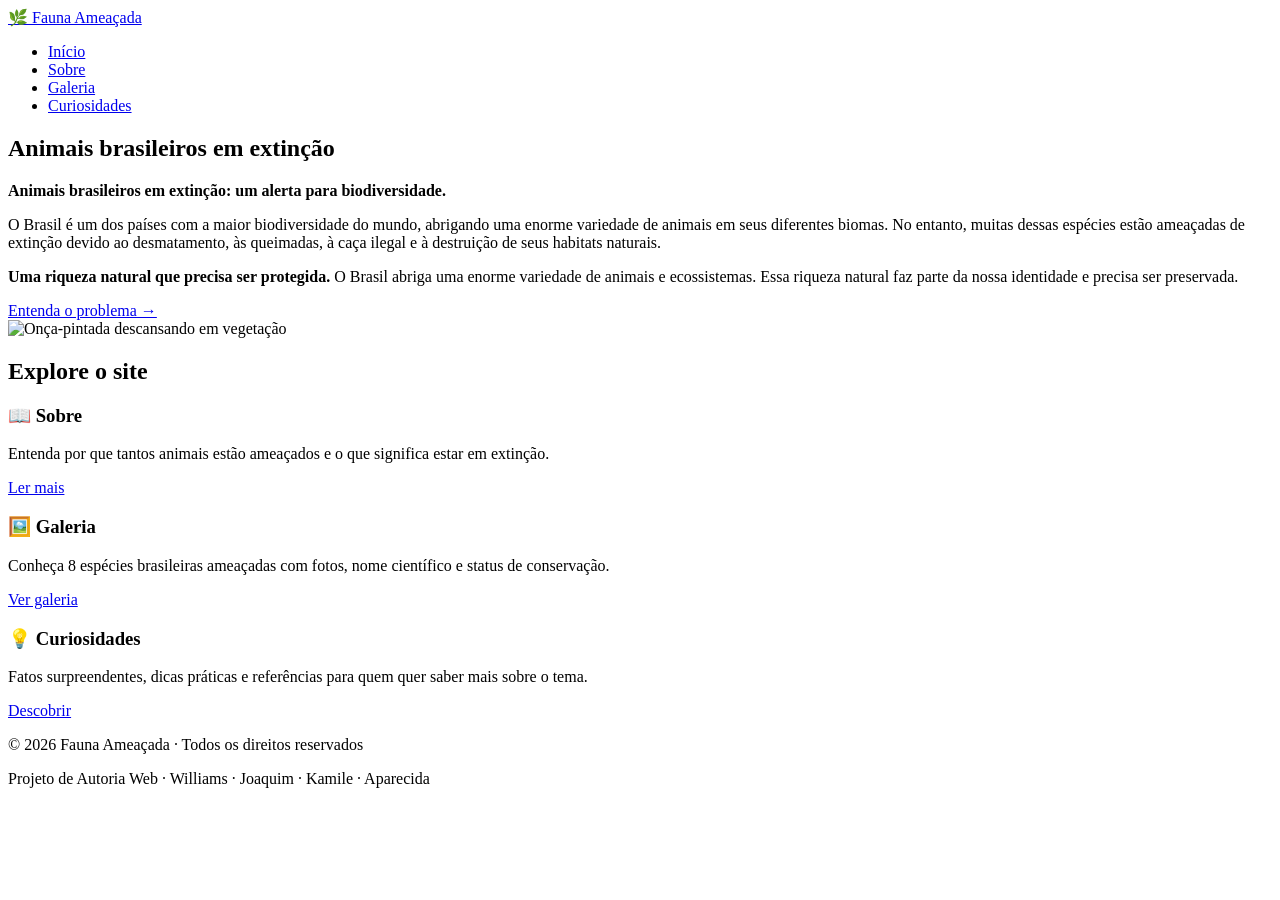
==== index.html @ f056418c "Criar index.html arquivo criado por APARECIDA SOARES DE ARAÚJO" ====
<!DOCTYPE html>
<html lang="pt-BR">
<head>
    <meta charset="UTF-8">
    <meta name="viewport" content="width=device-width, initial-scale=1.0">
    <title>Animais brasileiros em extinção</title>
    <link rel="stylesheet" href="style/style.css">
</head>
<body>
    <header class="site-header">
        <div class="logo">
            <a href="index.html">🌿 Fauna Ameaçada</a>
        </div>
        <nav class="menu">
            <ul>
                <li><a class="ativo" href="index.html">Início</a></li>
                <li><a href="sobre.html">Sobre</a></li>
                <li><a href="galeria.html">Galeria</a></li>
                <li><a href="curiosidades.html">Curiosidades</a></li>
            </ul>
        </nav>
    </header>

    <main>
        <section class="hero">
            <div class="hero-texto">
                <h1>Animais brasileiros em extinção</h1>
                <p>
                    <b>Animais brasileiros em extinção: um alerta para biodiversidade.</b>
                </p>
                <p>
                    O Brasil é um dos países com a maior biodiversidade do mundo,
                    abrigando uma enorme variedade de animais em seus diferentes biomas.
                    No entanto, muitas dessas espécies estão ameaçadas de extinção devido
                    ao desmatamento, às queimadas, à caça ilegal e à destruição de seus
                    habitats naturais.
                </p>
                <p>
                    <b>Uma riqueza natural que precisa ser protegida.</b>
                    O Brasil abriga uma enorme variedade de animais e ecossistemas.
                    Essa riqueza natural faz parte da nossa identidade e precisa ser preservada.
                </p>
                <a class="botao" href="sobre.html">Entenda o problema →</a>
            </div>
            <div class="hero-imagem">
                <img src="imgs/animais/onca-pintada.jpeg"
                     alt="Onça-pintada descansando em vegetação">
            </div>
        </section>

        <section class="secao">
            <h2>Explore o site</h2>
            <div class="cards">

                <article class="card">
                    <h3>📖 Sobre</h3>
                    <p>Entenda por que tantos animais estão ameaçados e o que
                       significa estar em extinção.</p>
                    <a class="botao botao-pequeno" href="sobre.html">Ler mais</a>
                </article>

                <article class="card">
                    <h3>🖼️ Galeria</h3>
                    <p>Conheça 8 espécies brasileiras ameaçadas com fotos,
                       nome científico e status de conservação.</p>
                    <a class="botao botao-pequeno" href="galeria.html">Ver galeria</a>
                </article>

                <article class="card">
                    <h3>💡 Curiosidades</h3>
                    <p>Fatos surpreendentes, dicas práticas e referências para
                       quem quer saber mais sobre o tema.</p>
                    <a class="botao botao-pequeno" href="curiosidades.html">Descobrir</a>
                </article>

            </div>
        </section>
    </main>

    <footer class="site-footer">
        <p>&copy; 2026 Fauna Ameaçada · Todos os direitos reservados</p>
        <p>Projeto de Autoria Web · Williams · Joaquim · Kamile · Aparecida</p>
    </footer>
</body>
</html>
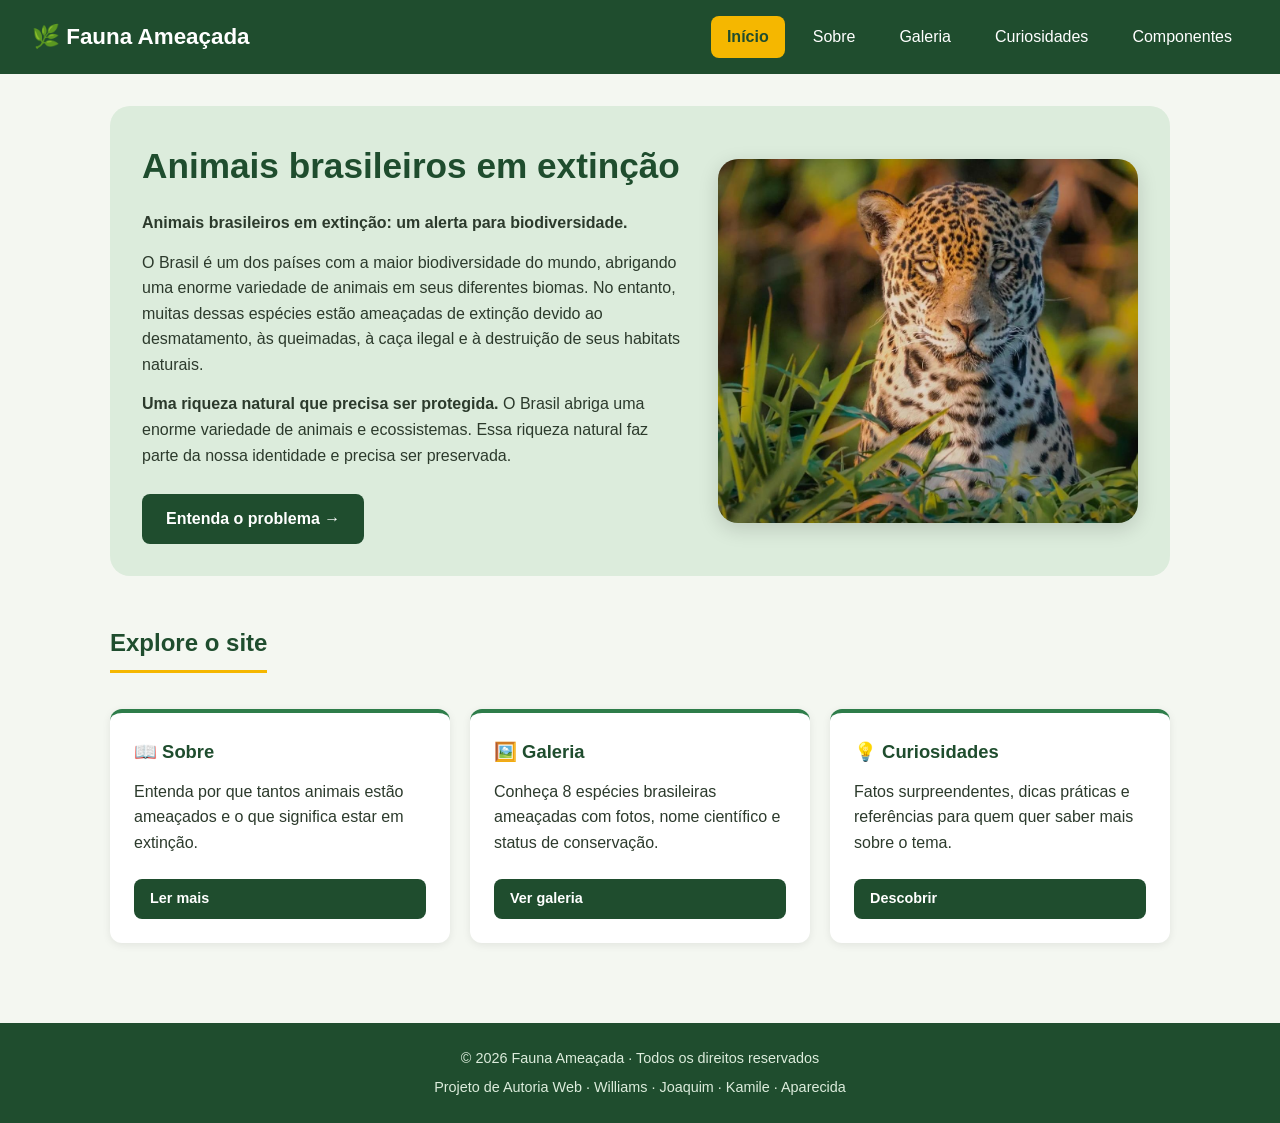
==== commit f9c503c6: "Atualizar o index.html adicionado o nav de componentes.html" ====
--- a/index.html
+++ b/index.html
@@ -17,6 +17,7 @@
                 <li><a href="sobre.html">Sobre</a></li>
                 <li><a href="galeria.html">Galeria</a></li>
                 <li><a href="curiosidades.html">Curiosidades</a></li>
+                <li><a href="componentes.html">Componentes</a></li>
             </ul>
         </nav>
     </header>
--- a/style/style.css
+++ b/style/style.css
@@ -0,0 +1,236 @@
+* { margin: 0; padding: 0; box-sizing: border-box; }
+
+body {
+  font-family: "Segoe UI", Arial, sans-serif;
+  background: #f4f7f1;
+  color: #2c3a2c;
+  line-height: 1.6;
+  display: flex;
+  flex-direction: column;
+  min-height: 100vh;
+}
+
+a { text-decoration: none; color: inherit; }
+img { max-width: 100%; display: block; border-radius: 12px; }
+
+.site-header {
+  background: #1f4d2e;
+  color: #fff;
+  padding: 16px 32px;
+  display: flex;
+  justify-content: space-between;
+  align-items: center;
+  flex-wrap: wrap;
+  gap: 16px;
+}
+
+.logo a { font-size: 1.4rem; font-weight: bold; color: #fff; }
+
+.menu ul { list-style: none; display: flex; gap: 12px; flex-wrap: wrap; }
+
+.menu a {
+  display: block;
+  padding: 8px 16px;
+  border-radius: 8px;
+  color: #fff;
+  text-align: center;
+  white-space: nowrap;
+}
+.menu a:hover { background: #2e7d4a; }
+.menu a.ativo { background: #f5b700; color: #1f4d2e; font-weight: bold; }
+
+main {
+  max-width: 1100px;
+  width: 100%;
+  margin: 0 auto;
+  padding: 32px 20px;
+  flex: 1;
+}
+
+.hero {
+  display: flex;
+  align-items: center;
+  gap: 32px;
+  flex-wrap: wrap;
+  background: #dcecdc;
+  border-radius: 20px;
+  padding: 32px;
+  margin-bottom: 48px;
+}
+
+.hero-texto { flex: 1 1 320px; }
+.hero-texto h1 { font-size: 2.2rem; color: #1f4d2e; margin-bottom: 16px; }
+.hero-texto p { margin-bottom: 14px; }
+.hero-imagem { flex: 1 1 280px; max-width: 420px; }
+.hero-imagem img { border-radius: 20px; box-shadow: 0 6px 20px rgba(0,0,0,.15); }
+
+.botao {
+  display: inline-block;
+  background: #1f4d2e;
+  color: #fff;
+  padding: 12px 24px;
+  border-radius: 8px;
+  font-weight: bold;
+  margin-top: 12px;
+}
+.botao:hover { background: #2e7d4a; }
+.botao-pequeno { padding: 8px 16px; font-size: .9rem; }
+
+.secao { margin-bottom: 48px; }
+
+.secao h1,
+.secao h2 {
+  color: #1f4d2e;
+  margin-bottom: 20px;
+  padding-bottom: 8px;
+  border-bottom: 3px solid #f5b700;
+  display: inline-block;
+}
+
+.cards { display: flex; flex-wrap: wrap; gap: 20px; margin-top: 16px; }
+
+.card {
+  background: #fff;
+  border-radius: 12px;
+  padding: 24px;
+  box-shadow: 0 2px 8px rgba(0,0,0,.08);
+  flex: 1 1 260px;
+  display: flex;
+  flex-direction: column;
+  gap: 12px;
+  border-top: 4px solid #2e7d4a;
+}
+
+.card h3 { color: #1f4d2e; font-size: 1.15rem; }
+.card p { flex-grow: 1; }
+
+.galeria { display: flex; flex-wrap: wrap; gap: 20px; justify-content: center; }
+
+.animal {
+  background: #fff;
+  border-radius: 16px;
+  overflow: hidden;
+  box-shadow: 0 2px 10px rgba(0,0,0,.1);
+  flex: 1 1 240px;
+  max-width: 260px;
+  padding-bottom: 16px;
+  text-align: center;
+}
+
+.animal img {
+  width: 100%;
+  height: 180px;
+  object-fit: cover;
+  border-radius: 0;
+  margin-bottom: 12px;
+}
+
+.animal h3 { color: #1f4d2e; font-size: 1.05rem; margin-bottom: 4px; padding: 0 12px; }
+
+.cientifico { font-style: italic; font-size: .85rem; color: #6b7a6b; padding: 0 12px; }
+
+.status {
+  display: inline-block;
+  padding: 4px 12px;
+  border-radius: 20px;
+  font-size: .75rem;
+  font-weight: bold;
+  color: #fff;
+  margin-bottom: 8px;
+}
+.status.vu { background: #e8a800; }
+.status.en { background: #d9661a; }
+.status.cr { background: #b81e1e; }
+
+.populacao { font-size: .9rem; color: #1f4d2e; margin: 8px 12px; }
+.populacao b { color: #b81e1e; }
+.descricao { font-size: .85rem; color: #556655; padding: 0 12px; }
+
+.site-footer {
+  background: #1f4d2e;
+  color: #dcecdc;
+  text-align: center;
+  padding: 24px;
+  display: flex;
+  flex-direction: column;
+  gap: 6px;
+  font-size: .9rem;
+}
+
+@media (max-width: 700px) {
+  .site-header {
+    flex-direction: column;
+    align-items: stretch;
+    padding: 16px 20px;
+  }
+  .logo a { display: block; text-align: center; }
+  .menu ul { justify-content: center; gap: 8px; }
+  .menu a { padding: 8px 12px; font-size: .9rem; }
+  .hero { flex-direction: column; padding: 24px; }
+  .hero-texto h1 { font-size: 1.6rem; }
+  .animal { max-width: 100%; }
+}
+
+@media (max-width: 420px) {
+  .menu ul { flex-direction: column; gap: 6px; }
+  .menu a { padding: 10px; background: rgba(255, 255, 255, .08); }
+}
+
+
+.card ul {
+  padding-left: 20px;
+  margin-top: 8px;
+  display: flex;
+  flex-direction: column;
+  gap: 10px;
+}
+
+.card li {
+  font-size: 0.9rem;
+  line-height: 1.4;
+  color: #2c3a2c;
+}
+
+.card li::marker {
+  color: #2e7d4a;
+}
+
+.card-img {
+  width: 100%;
+  height: 180px;
+  object-fit: cover; /* Corta a imagem bonitinha sem achatar */
+  border-radius: 8px;
+  margin-bottom: 8px;
+}
+
+.card ul {
+  padding-left: 18px;
+  margin-bottom: 12px;
+  display: flex;
+  flex-direction: column;
+  gap: 8px;
+}
+
+.card li {
+  font-size: 0.9rem;
+  line-height: 1.4;
+  color: #2c3a2c;
+}
+
+.card li strong {
+  color: #1f4d2e;
+}
+
+.card li::marker {
+  color: #2e7d4a;
+}
+
+.ameaca {
+  font-size: 0.85rem;
+  background: #ffebee;
+  padding: 8px 12px;
+  border-radius: 8px;
+  color: #b81e1e;
+  margin-top: auto;
+  border-left: 3px solid #b81e1e;
+}
